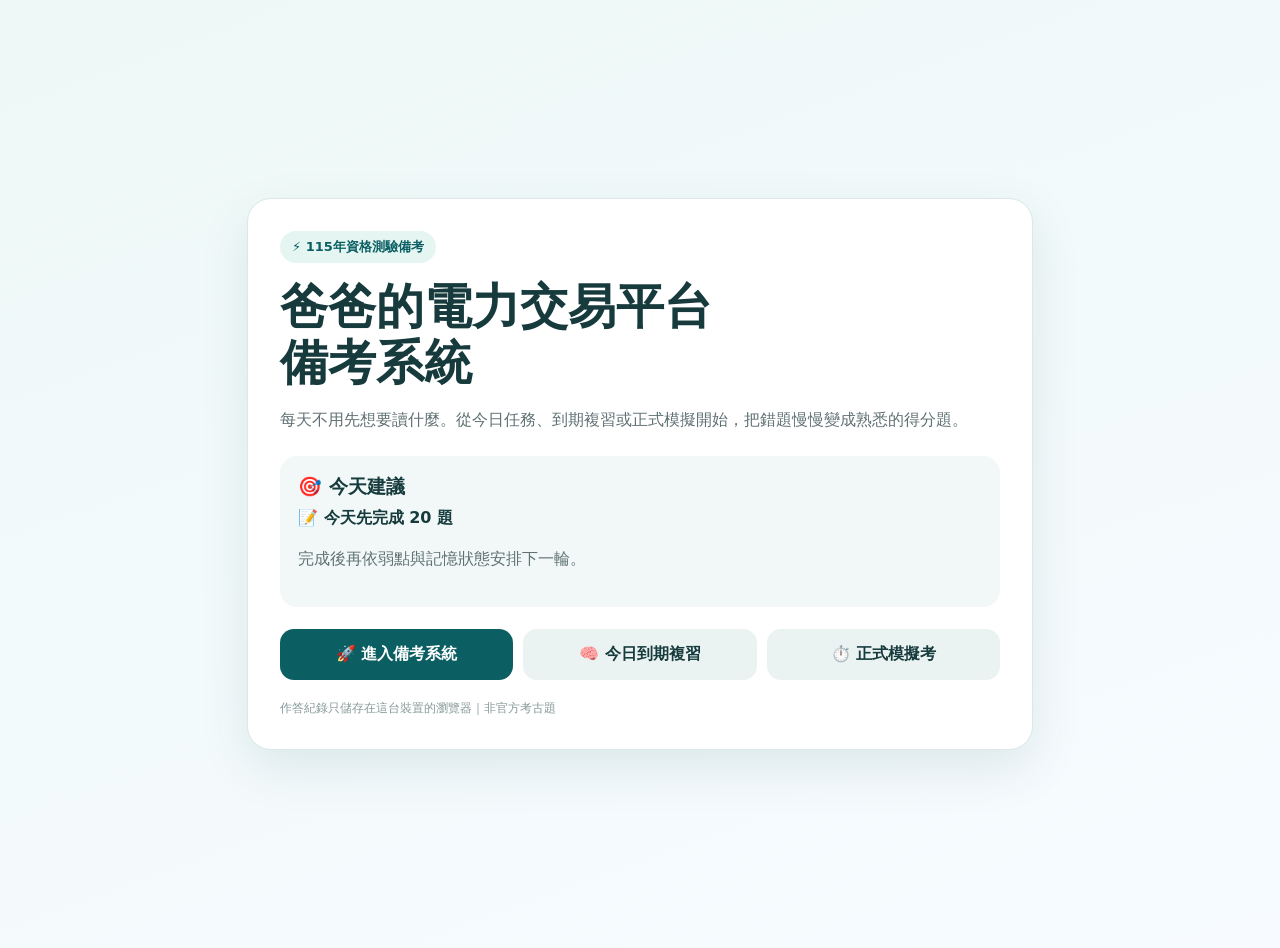
==== home.html @ 9c8870f6 "Add dedicated landing page for dad exam system" ====
<!doctype html><html lang="zh-Hant"><head><meta charset="utf-8"><meta name="viewport" content="width=device-width,initial-scale=1"><title>爸爸的電力交易平台備考系統</title><style>body{margin:0;font-family:system-ui,-apple-system,"Noto Sans TC",sans-serif;background:linear-gradient(160deg,#eef9f7,#f7fbff);color:#173b3d}.wrap{min-height:100vh;display:flex;align-items:center;justify-content:center;padding:24px}.card{width:min(720px,100%);background:#fff;border:1px solid #dbe8e7;border-radius:24px;padding:32px;box-shadow:0 18px 50px rgba(12,70,73,.1)}.badge{display:inline-block;background:#e5f5f2;color:#0b5f63;padding:7px 12px;border-radius:999px;font-weight:800;font-size:13px}h1{font-size:clamp(30px,7vw,48px);line-height:1.15;margin:16px 0 10px}p{line-height:1.75;color:#607173}.today{background:#f1f8f7;border-radius:17px;padding:18px;margin:22px 0}.today h2{font-size:19px;margin:0 0 8px}.actions{display:grid;grid-template-columns:repeat(3,1fr);gap:10px}.actions a{text-decoration:none;text-align:center;padding:15px 10px;border-radius:14px;background:#eaf3f2;color:#173b3d;font-weight:800}.actions a.primary{background:#0b5f63;color:#fff}.foot{font-size:12px;color:#899;margin-top:20px}@media(max-width:620px){.card{padding:24px}.actions{grid-template-columns:1fr}}</style></head><body><main class="wrap"><section class="card"><span class="badge">⚡ 115年資格測驗備考</span><h1>爸爸的電力交易平台<br>備考系統</h1><p>每天不用先想要讀什麼。從今日任務、到期複習或正式模擬開始，把錯題慢慢變成熟悉的得分題。</p><div class="today"><h2>🎯 今天建議</h2><strong id="advice">正在分析今天的學習任務…</strong><p id="detail">先完成最需要的複習，再進入新的題目。</p></div><div class="actions"><a class="primary" href="index.html?study=1">🚀 進入備考系統</a><a href="review.html">🧠 今日到期複習</a><a href="mock.html">⏱️ 正式模擬考</a></div><div class="foot">作答紀錄只儲存在這台裝置的瀏覽器｜非官方考古題</div></section></main><script>try{const wrong=JSON.parse(localStorage.getItem('taipower_exam_wrong_ids_v1')||'[]').length;if(wrong){document.getElementById('advice').textContent='❌ 錯題本還有 '+wrong+' 題';document.getElementById('detail').textContent='今天先回收幾題錯題，再進行新的練習。'}else{document.getElementById('advice').textContent='📝 今天先完成 20 題';document.getElementById('detail').textContent='完成後再依弱點與記憶狀態安排下一輪。'}}catch(e){document.getElementById('advice').textContent='📝 今天先完成 20 題'}</script></body></html>
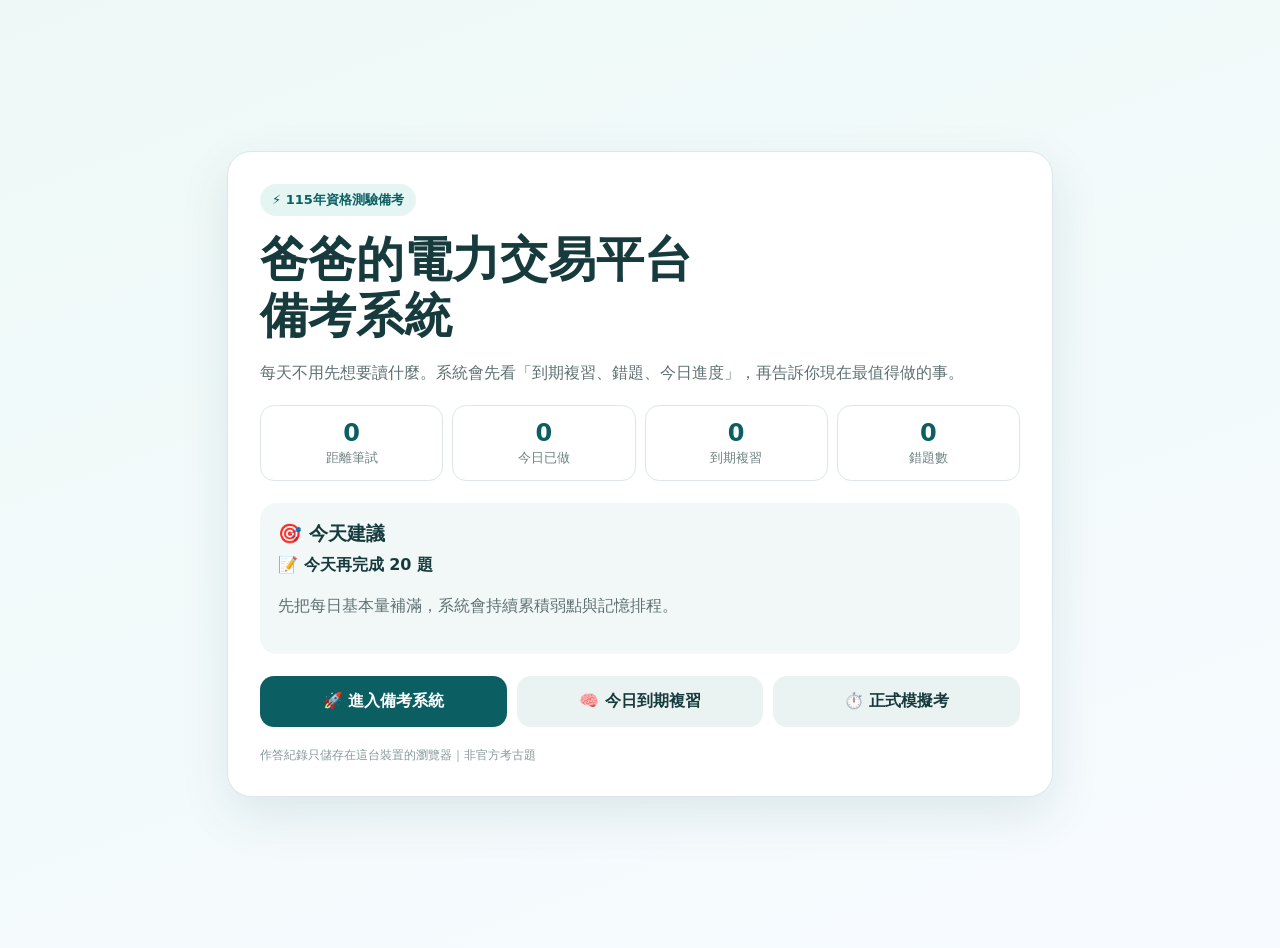
==== commit 9fac632c: "Make landing page show daily study recommendation" ====
--- a/home.html
+++ b/home.html
@@ -1 +1 @@
-<!doctype html><html lang="zh-Hant"><head><meta charset="utf-8"><meta name="viewport" content="width=device-width,initial-scale=1"><title>爸爸的電力交易平台備考系統</title><style>body{margin:0;font-family:system-ui,-apple-system,"Noto Sans TC",sans-serif;background:linear-gradient(160deg,#eef9f7,#f7fbff);color:#173b3d}.wrap{min-height:100vh;display:flex;align-items:center;justify-content:center;padding:24px}.card{width:min(720px,100%);background:#fff;border:1px solid #dbe8e7;border-radius:24px;padding:32px;box-shadow:0 18px 50px rgba(12,70,73,.1)}.badge{display:inline-block;background:#e5f5f2;color:#0b5f63;padding:7px 12px;border-radius:999px;font-weight:800;font-size:13px}h1{font-size:clamp(30px,7vw,48px);line-height:1.15;margin:16px 0 10px}p{line-height:1.75;color:#607173}.today{background:#f1f8f7;border-radius:17px;padding:18px;margin:22px 0}.today h2{font-size:19px;margin:0 0 8px}.actions{display:grid;grid-template-columns:repeat(3,1fr);gap:10px}.actions a{text-decoration:none;text-align:center;padding:15px 10px;border-radius:14px;background:#eaf3f2;color:#173b3d;font-weight:800}.actions a.primary{background:#0b5f63;color:#fff}.foot{font-size:12px;color:#899;margin-top:20px}@media(max-width:620px){.card{padding:24px}.actions{grid-template-columns:1fr}}</style></head><body><main class="wrap"><section class="card"><span class="badge">⚡ 115年資格測驗備考</span><h1>爸爸的電力交易平台<br>備考系統</h1><p>每天不用先想要讀什麼。從今日任務、到期複習或正式模擬開始，把錯題慢慢變成熟悉的得分題。</p><div class="today"><h2>🎯 今天建議</h2><strong id="advice">正在分析今天的學習任務…</strong><p id="detail">先完成最需要的複習，再進入新的題目。</p></div><div class="actions"><a class="primary" href="index.html?study=1">🚀 進入備考系統</a><a href="review.html">🧠 今日到期複習</a><a href="mock.html">⏱️ 正式模擬考</a></div><div class="foot">作答紀錄只儲存在這台裝置的瀏覽器｜非官方考古題</div></section></main><script>try{const wrong=JSON.parse(localStorage.getItem('taipower_exam_wrong_ids_v1')||'[]').length;if(wrong){document.getElementById('advice').textContent='❌ 錯題本還有 '+wrong+' 題';document.getElementById('detail').textContent='今天先回收幾題錯題，再進行新的練習。'}else{document.getElementById('advice').textContent='📝 今天先完成 20 題';document.getElementById('detail').textContent='完成後再依弱點與記憶狀態安排下一輪。'}}catch(e){document.getElementById('advice').textContent='📝 今天先完成 20 題'}</script></body></html>+<!doctype html><html lang="zh-Hant"><head><meta charset="utf-8"><meta name="viewport" content="width=device-width,initial-scale=1"><title>爸爸的電力交易平台備考系統</title><style>body{margin:0;font-family:system-ui,-apple-system,"Noto Sans TC",sans-serif;background:linear-gradient(160deg,#eef9f7,#f7fbff);color:#173b3d}.wrap{min-height:100vh;display:flex;align-items:center;justify-content:center;padding:24px}.card{width:min(760px,100%);background:#fff;border:1px solid #dbe8e7;border-radius:24px;padding:32px;box-shadow:0 18px 50px rgba(12,70,73,.1)}.badge{display:inline-block;background:#e5f5f2;color:#0b5f63;padding:7px 12px;border-radius:999px;font-weight:800;font-size:13px}h1{font-size:clamp(30px,7vw,48px);line-height:1.15;margin:16px 0 10px}p{line-height:1.75;color:#607173}.today{background:#f1f8f7;border-radius:17px;padding:18px;margin:22px 0}.today h2{font-size:19px;margin:0 0 8px}.stats{display:grid;grid-template-columns:repeat(4,1fr);gap:9px;margin:18px 0}.stat{padding:13px;border:1px solid #dbe8e7;border-radius:14px;text-align:center}.stat b{display:block;font-size:24px;color:#0b5f63}.stat small{color:#708080}.actions{display:grid;grid-template-columns:repeat(3,1fr);gap:10px}.actions a{text-decoration:none;text-align:center;padding:15px 10px;border-radius:14px;background:#eaf3f2;color:#173b3d;font-weight:800}.actions a.primary{background:#0b5f63;color:#fff}.foot{font-size:12px;color:#899;margin-top:20px}@media(max-width:620px){.card{padding:24px}.stats{grid-template-columns:repeat(2,1fr)}.actions{grid-template-columns:1fr}}</style></head><body><main class="wrap"><section class="card"><span class="badge">⚡ 115年資格測驗備考</span><h1>爸爸的電力交易平台<br>備考系統</h1><p>每天不用先想要讀什麼。系統會先看「到期複習、錯題、今日進度」，再告訴你現在最值得做的事。</p><div class="stats"><div class="stat"><b id="days">--</b><small>距離筆試</small></div><div class="stat"><b id="todayCount">0</b><small>今日已做</small></div><div class="stat"><b id="dueCount">0</b><small>到期複習</small></div><div class="stat"><b id="wrongCount">0</b><small>錯題數</small></div></div><div class="today"><h2>🎯 今天建議</h2><strong id="advice">正在分析今天的學習任務…</strong><p id="detail">先完成最需要的複習，再進入新的題目。</p></div><div class="actions"><a class="primary" href="index.html?study=1">🚀 進入備考系統</a><a href="review.html">🧠 今日到期複習</a><a href="mock.html">⏱️ 正式模擬考</a></div><div class="foot">作答紀錄只儲存在這台裝置的瀏覽器｜非官方考古題</div></section></main><script>(()=>{const now=new Date();const exam=new Date(2026,9,3);now.setHours(0,0,0,0);document.getElementById('days').textContent=Math.max(0,Math.ceil((exam-now)/86400000));function load(k,f){try{return JSON.parse(localStorage.getItem(k))||f}catch{return f}}const wrong=load('taipower_exam_wrong_ids_v1',[]).length;document.getElementById('wrongCount').textContent=wrong;const review=load('taipower_exam_spaced_review_v1',{});const due=Object.values(review).filter(x=>x&&x.due&&new Date(x.due)<=new Date()).length;document.getElementById('dueCount').textContent=due;const stats=load('taipower_exam_stats_v1',{});let today=0;const todayKey=new Date().toDateString();Object.values(stats).forEach(x=>{if(x&&x.last&&new Date(x.last).toDateString()===todayKey)today+=(x.attemptsToday||1)});document.getElementById('todayCount').textContent=today;const a=document.getElementById('advice'),d=document.getElementById('detail');if(due>0){a.textContent='🧠 先完成 '+due+' 題到期複習';d.textContent='這些題目正好到了最值得重新想一次的時間，完成後再刷新題。'}else if(wrong>0){a.textContent='❌ 先回收錯題本的 '+wrong+' 題';d.textContent='今天先把曾經答錯的題目重新做對，再增加新的題量。'}else if(today<20){a.textContent='📝 今天再完成 '+(20-today)+' 題';d.textContent='先把每日基本量補滿，系統會持續累積弱點與記憶排程。'}else{a.textContent='🎉 今日基本量完成';d.textContent='今天已達20題。可以做計算題、弱點單元，或先休息，明天再繼續。'}})();</script></body></html>
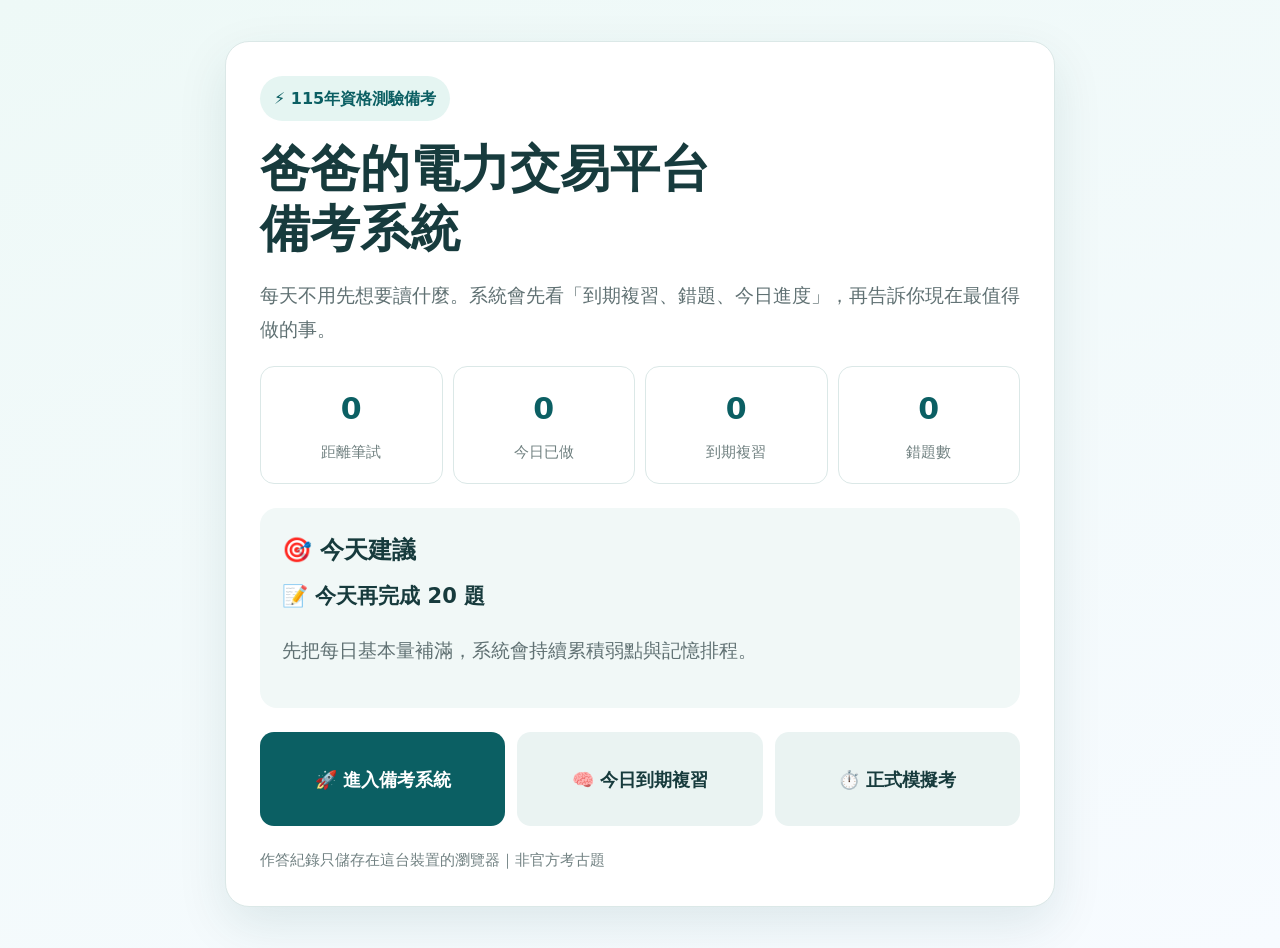
==== commit 7a021afd: "Make landing page easier to read on phones" ====
--- a/home.html
+++ b/home.html
@@ -1 +1 @@
-<!doctype html><html lang="zh-Hant"><head><meta charset="utf-8"><meta name="viewport" content="width=device-width,initial-scale=1"><title>爸爸的電力交易平台備考系統</title><style>body{margin:0;font-family:system-ui,-apple-system,"Noto Sans TC",sans-serif;background:linear-gradient(160deg,#eef9f7,#f7fbff);color:#173b3d}.wrap{min-height:100vh;display:flex;align-items:center;justify-content:center;padding:24px}.card{width:min(760px,100%);background:#fff;border:1px solid #dbe8e7;border-radius:24px;padding:32px;box-shadow:0 18px 50px rgba(12,70,73,.1)}.badge{display:inline-block;background:#e5f5f2;color:#0b5f63;padding:7px 12px;border-radius:999px;font-weight:800;font-size:13px}h1{font-size:clamp(30px,7vw,48px);line-height:1.15;margin:16px 0 10px}p{line-height:1.75;color:#607173}.today{background:#f1f8f7;border-radius:17px;padding:18px;margin:22px 0}.today h2{font-size:19px;margin:0 0 8px}.stats{display:grid;grid-template-columns:repeat(4,1fr);gap:9px;margin:18px 0}.stat{padding:13px;border:1px solid #dbe8e7;border-radius:14px;text-align:center}.stat b{display:block;font-size:24px;color:#0b5f63}.stat small{color:#708080}.actions{display:grid;grid-template-columns:repeat(3,1fr);gap:10px}.actions a{text-decoration:none;text-align:center;padding:15px 10px;border-radius:14px;background:#eaf3f2;color:#173b3d;font-weight:800}.actions a.primary{background:#0b5f63;color:#fff}.foot{font-size:12px;color:#899;margin-top:20px}@media(max-width:620px){.card{padding:24px}.stats{grid-template-columns:repeat(2,1fr)}.actions{grid-template-columns:1fr}}</style></head><body><main class="wrap"><section class="card"><span class="badge">⚡ 115年資格測驗備考</span><h1>爸爸的電力交易平台<br>備考系統</h1><p>每天不用先想要讀什麼。系統會先看「到期複習、錯題、今日進度」，再告訴你現在最值得做的事。</p><div class="stats"><div class="stat"><b id="days">--</b><small>距離筆試</small></div><div class="stat"><b id="todayCount">0</b><small>今日已做</small></div><div class="stat"><b id="dueCount">0</b><small>到期複習</small></div><div class="stat"><b id="wrongCount">0</b><small>錯題數</small></div></div><div class="today"><h2>🎯 今天建議</h2><strong id="advice">正在分析今天的學習任務…</strong><p id="detail">先完成最需要的複習，再進入新的題目。</p></div><div class="actions"><a class="primary" href="index.html?study=1">🚀 進入備考系統</a><a href="review.html">🧠 今日到期複習</a><a href="mock.html">⏱️ 正式模擬考</a></div><div class="foot">作答紀錄只儲存在這台裝置的瀏覽器｜非官方考古題</div></section></main><script>(()=>{const now=new Date();const exam=new Date(2026,9,3);now.setHours(0,0,0,0);document.getElementById('days').textContent=Math.max(0,Math.ceil((exam-now)/86400000));function load(k,f){try{return JSON.parse(localStorage.getItem(k))||f}catch{return f}}const wrong=load('taipower_exam_wrong_ids_v1',[]).length;document.getElementById('wrongCount').textContent=wrong;const review=load('taipower_exam_spaced_review_v1',{});const due=Object.values(review).filter(x=>x&&x.due&&new Date(x.due)<=new Date()).length;document.getElementById('dueCount').textContent=due;const stats=load('taipower_exam_stats_v1',{});let today=0;const todayKey=new Date().toDateString();Object.values(stats).forEach(x=>{if(x&&x.last&&new Date(x.last).toDateString()===todayKey)today+=(x.attemptsToday||1)});document.getElementById('todayCount').textContent=today;const a=document.getElementById('advice'),d=document.getElementById('detail');if(due>0){a.textContent='🧠 先完成 '+due+' 題到期複習';d.textContent='這些題目正好到了最值得重新想一次的時間，完成後再刷新題。'}else if(wrong>0){a.textContent='❌ 先回收錯題本的 '+wrong+' 題';d.textContent='今天先把曾經答錯的題目重新做對，再增加新的題量。'}else if(today<20){a.textContent='📝 今天再完成 '+(20-today)+' 題';d.textContent='先把每日基本量補滿，系統會持續累積弱點與記憶排程。'}else{a.textContent='🎉 今日基本量完成';d.textContent='今天已達20題。可以做計算題、弱點單元，或先休息，明天再繼續。'}})();</script></body></html>+<!doctype html><html lang="zh-Hant"><head><meta charset="utf-8"><meta name="viewport" content="width=device-width,initial-scale=1"><title>爸爸的電力交易平台備考系統</title><style>body{margin:0;font-family:system-ui,-apple-system,"Noto Sans TC",sans-serif;background:linear-gradient(160deg,#eef9f7,#f7fbff);color:#173b3d;font-size:19px;line-height:1.7}.wrap{min-height:100vh;display:flex;align-items:center;justify-content:center;padding:24px}.card{width:min(760px,100%);background:#fff;border:1px solid #dbe8e7;border-radius:24px;padding:34px;box-shadow:0 18px 50px rgba(12,70,73,.1)}.badge{display:inline-block;background:#e5f5f2;color:#0b5f63;padding:9px 14px;border-radius:999px;font-weight:800;font-size:16px}h1{font-size:clamp(34px,7vw,50px);line-height:1.2;margin:18px 0 12px}p{line-height:1.8;color:#607173}.today{background:#f1f8f7;border-radius:17px;padding:22px;margin:24px 0}.today h2{font-size:24px;margin:0 0 10px}.today strong{font-size:21px;line-height:1.6}.stats{display:grid;grid-template-columns:repeat(4,1fr);gap:10px;margin:20px 0}.stat{padding:16px;border:1px solid #dbe8e7;border-radius:14px;text-align:center}.stat b{display:block;font-size:30px;color:#0b5f63}.stat small{color:#708080;font-size:15px}.actions{display:grid;grid-template-columns:repeat(3,1fr);gap:12px}.actions a{text-decoration:none;text-align:center;padding:18px 12px;border-radius:14px;background:#eaf3f2;color:#173b3d;font-weight:800;font-size:18px;line-height:1.5;min-height:58px;display:flex;align-items:center;justify-content:center}.actions a.primary{background:#0b5f63;color:#fff}.foot{font-size:15px;line-height:1.6;color:#718182;margin-top:22px}@media(max-width:620px){body{font-size:18px}.wrap{padding:12px}.card{padding:24px 20px;border-radius:20px}.badge{font-size:15px}h1{font-size:clamp(32px,10vw,42px)}.stats{grid-template-columns:repeat(2,1fr)}.stat small{font-size:16px}.actions{grid-template-columns:1fr}.actions a{font-size:20px;min-height:64px}.today h2{font-size:23px}.today strong{font-size:20px}.foot{font-size:15px}}</style></head><body><main class="wrap"><section class="card"><span class="badge">⚡ 115年資格測驗備考</span><h1>爸爸的電力交易平台<br>備考系統</h1><p>每天不用先想要讀什麼。系統會先看「到期複習、錯題、今日進度」，再告訴你現在最值得做的事。</p><div class="stats"><div class="stat"><b id="days">--</b><small>距離筆試</small></div><div class="stat"><b id="todayCount">0</b><small>今日已做</small></div><div class="stat"><b id="dueCount">0</b><small>到期複習</small></div><div class="stat"><b id="wrongCount">0</b><small>錯題數</small></div></div><div class="today"><h2>🎯 今天建議</h2><strong id="advice">正在分析今天的學習任務…</strong><p id="detail">先完成最需要的複習，再進入新的題目。</p></div><div class="actions"><a class="primary" href="index.html?study=1">🚀 進入備考系統</a><a href="review.html">🧠 今日到期複習</a><a href="mock.html">⏱️ 正式模擬考</a></div><div class="foot">作答紀錄只儲存在這台裝置的瀏覽器｜非官方考古題</div></section></main><script>(()=>{const now=new Date();const exam=new Date(2026,9,3);now.setHours(0,0,0,0);document.getElementById('days').textContent=Math.max(0,Math.ceil((exam-now)/86400000));function load(k,f){try{return JSON.parse(localStorage.getItem(k))||f}catch{return f}}const wrong=load('taipower_exam_wrong_ids_v1',[]).length;document.getElementById('wrongCount').textContent=wrong;const review=load('taipower_exam_spaced_review_v1',{});const due=Object.values(review).filter(x=>x&&x.due&&new Date(x.due)<=new Date()).length;document.getElementById('dueCount').textContent=due;const stats=load('taipower_exam_stats_v1',{});let today=0;const todayKey=new Date().toDateString();Object.values(stats).forEach(x=>{if(x&&x.last&&new Date(x.last).toDateString()===todayKey)today+=(x.attemptsToday||1)});document.getElementById('todayCount').textContent=today;const a=document.getElementById('advice'),d=document.getElementById('detail');if(due>0){a.textContent='🧠 先完成 '+due+' 題到期複習';d.textContent='這些題目正好到了最值得重新想一次的時間，完成後再刷新題。'}else if(wrong>0){a.textContent='❌ 先回收錯題本的 '+wrong+' 題';d.textContent='今天先把曾經答錯的題目重新做對，再增加新的題量。'}else if(today<20){a.textContent='📝 今天再完成 '+(20-today)+' 題';d.textContent='先把每日基本量補滿，系統會持續累積弱點與記憶排程。'}else{a.textContent='🎉 今日基本量完成';d.textContent='今天已達20題。可以做計算題、弱點單元，或先休息，明天再繼續。'}})();</script></body></html>
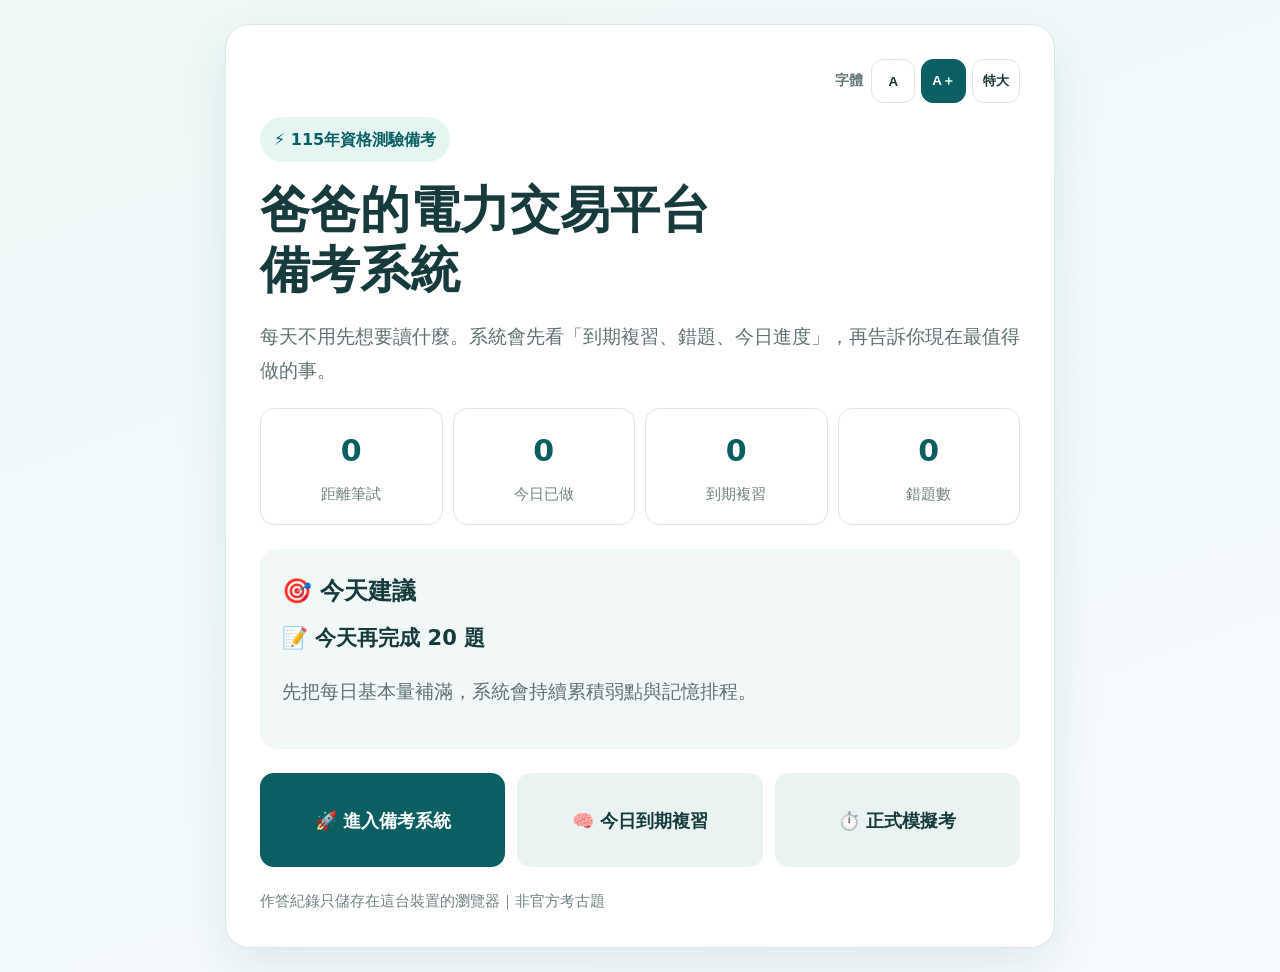
==== commit 4d788a32: "Add persistent font controls to landing page" ====
--- a/home.html
+++ b/home.html
@@ -1 +1 @@
-<!doctype html><html lang="zh-Hant"><head><meta charset="utf-8"><meta name="viewport" content="width=device-width,initial-scale=1"><title>爸爸的電力交易平台備考系統</title><style>body{margin:0;font-family:system-ui,-apple-system,"Noto Sans TC",sans-serif;background:linear-gradient(160deg,#eef9f7,#f7fbff);color:#173b3d;font-size:19px;line-height:1.7}.wrap{min-height:100vh;display:flex;align-items:center;justify-content:center;padding:24px}.card{width:min(760px,100%);background:#fff;border:1px solid #dbe8e7;border-radius:24px;padding:34px;box-shadow:0 18px 50px rgba(12,70,73,.1)}.badge{display:inline-block;background:#e5f5f2;color:#0b5f63;padding:9px 14px;border-radius:999px;font-weight:800;font-size:16px}h1{font-size:clamp(34px,7vw,50px);line-height:1.2;margin:18px 0 12px}p{line-height:1.8;color:#607173}.today{background:#f1f8f7;border-radius:17px;padding:22px;margin:24px 0}.today h2{font-size:24px;margin:0 0 10px}.today strong{font-size:21px;line-height:1.6}.stats{display:grid;grid-template-columns:repeat(4,1fr);gap:10px;margin:20px 0}.stat{padding:16px;border:1px solid #dbe8e7;border-radius:14px;text-align:center}.stat b{display:block;font-size:30px;color:#0b5f63}.stat small{color:#708080;font-size:15px}.actions{display:grid;grid-template-columns:repeat(3,1fr);gap:12px}.actions a{text-decoration:none;text-align:center;padding:18px 12px;border-radius:14px;background:#eaf3f2;color:#173b3d;font-weight:800;font-size:18px;line-height:1.5;min-height:58px;display:flex;align-items:center;justify-content:center}.actions a.primary{background:#0b5f63;color:#fff}.foot{font-size:15px;line-height:1.6;color:#718182;margin-top:22px}@media(max-width:620px){body{font-size:18px}.wrap{padding:12px}.card{padding:24px 20px;border-radius:20px}.badge{font-size:15px}h1{font-size:clamp(32px,10vw,42px)}.stats{grid-template-columns:repeat(2,1fr)}.stat small{font-size:16px}.actions{grid-template-columns:1fr}.actions a{font-size:20px;min-height:64px}.today h2{font-size:23px}.today strong{font-size:20px}.foot{font-size:15px}}</style></head><body><main class="wrap"><section class="card"><span class="badge">⚡ 115年資格測驗備考</span><h1>爸爸的電力交易平台<br>備考系統</h1><p>每天不用先想要讀什麼。系統會先看「到期複習、錯題、今日進度」，再告訴你現在最值得做的事。</p><div class="stats"><div class="stat"><b id="days">--</b><small>距離筆試</small></div><div class="stat"><b id="todayCount">0</b><small>今日已做</small></div><div class="stat"><b id="dueCount">0</b><small>到期複習</small></div><div class="stat"><b id="wrongCount">0</b><small>錯題數</small></div></div><div class="today"><h2>🎯 今天建議</h2><strong id="advice">正在分析今天的學習任務…</strong><p id="detail">先完成最需要的複習，再進入新的題目。</p></div><div class="actions"><a class="primary" href="index.html?study=1">🚀 進入備考系統</a><a href="review.html">🧠 今日到期複習</a><a href="mock.html">⏱️ 正式模擬考</a></div><div class="foot">作答紀錄只儲存在這台裝置的瀏覽器｜非官方考古題</div></section></main><script>(()=>{const now=new Date();const exam=new Date(2026,9,3);now.setHours(0,0,0,0);document.getElementById('days').textContent=Math.max(0,Math.ceil((exam-now)/86400000));function load(k,f){try{return JSON.parse(localStorage.getItem(k))||f}catch{return f}}const wrong=load('taipower_exam_wrong_ids_v1',[]).length;document.getElementById('wrongCount').textContent=wrong;const review=load('taipower_exam_spaced_review_v1',{});const due=Object.values(review).filter(x=>x&&x.due&&new Date(x.due)<=new Date()).length;document.getElementById('dueCount').textContent=due;const stats=load('taipower_exam_stats_v1',{});let today=0;const todayKey=new Date().toDateString();Object.values(stats).forEach(x=>{if(x&&x.last&&new Date(x.last).toDateString()===todayKey)today+=(x.attemptsToday||1)});document.getElementById('todayCount').textContent=today;const a=document.getElementById('advice'),d=document.getElementById('detail');if(due>0){a.textContent='🧠 先完成 '+due+' 題到期複習';d.textContent='這些題目正好到了最值得重新想一次的時間，完成後再刷新題。'}else if(wrong>0){a.textContent='❌ 先回收錯題本的 '+wrong+' 題';d.textContent='今天先把曾經答錯的題目重新做對，再增加新的題量。'}else if(today<20){a.textContent='📝 今天再完成 '+(20-today)+' 題';d.textContent='先把每日基本量補滿，系統會持續累積弱點與記憶排程。'}else{a.textContent='🎉 今日基本量完成';d.textContent='今天已達20題。可以做計算題、弱點單元，或先休息，明天再繼續。'}})();</script></body></html>+<!doctype html><html lang="zh-Hant"><head><meta charset="utf-8"><meta name="viewport" content="width=device-width,initial-scale=1"><title>爸爸的電力交易平台備考系統</title><link rel="stylesheet" href="accessibility.css"><style>body{margin:0;font-family:system-ui,-apple-system,"Noto Sans TC",sans-serif;background:linear-gradient(160deg,#eef9f7,#f7fbff);color:#173b3d;font-size:19px;line-height:1.7}.wrap{min-height:100vh;display:flex;align-items:center;justify-content:center;padding:24px}.card{width:min(760px,100%);background:#fff;border:1px solid #dbe8e7;border-radius:24px;padding:34px;box-shadow:0 18px 50px rgba(12,70,73,.1)}.badge{display:inline-block;background:#e5f5f2;color:#0b5f63;padding:9px 14px;border-radius:999px;font-weight:800;font-size:16px}h1{font-size:clamp(34px,7vw,50px);line-height:1.2;margin:18px 0 12px}p{line-height:1.8;color:#607173}.today{background:#f1f8f7;border-radius:17px;padding:22px;margin:24px 0}.today h2{font-size:24px;margin:0 0 10px}.today strong{font-size:21px;line-height:1.6}.stats{display:grid;grid-template-columns:repeat(4,1fr);gap:10px;margin:20px 0}.stat{padding:16px;border:1px solid #dbe8e7;border-radius:14px;text-align:center}.stat b{display:block;font-size:30px;color:#0b5f63}.stat small{color:#708080;font-size:15px}.actions{display:grid;grid-template-columns:repeat(3,1fr);gap:12px}.actions a{text-decoration:none;text-align:center;padding:18px 12px;border-radius:14px;background:#eaf3f2;color:#173b3d;font-weight:800;font-size:18px;line-height:1.5;min-height:58px;display:flex;align-items:center;justify-content:center}.actions a.primary{background:#0b5f63;color:#fff}.foot{font-size:15px;line-height:1.6;color:#718182;margin-top:22px}.font-tools{display:flex;justify-content:flex-end;margin-bottom:14px}@media(max-width:620px){body{font-size:18px}.wrap{padding:12px}.card{padding:24px 20px;border-radius:20px}.badge{font-size:15px}h1{font-size:clamp(32px,10vw,42px)}.stats{grid-template-columns:repeat(2,1fr)}.stat small{font-size:16px}.actions{grid-template-columns:1fr}.actions a{font-size:20px;min-height:64px}.today h2{font-size:23px}.today strong{font-size:20px}.foot{font-size:15px}}</style></head><body><main class="wrap"><section class="card"><div class="font-tools" data-accessibility-controls></div><span class="badge">⚡ 115年資格測驗備考</span><h1>爸爸的電力交易平台<br>備考系統</h1><p>每天不用先想要讀什麼。系統會先看「到期複習、錯題、今日進度」，再告訴你現在最值得做的事。</p><div class="stats"><div class="stat"><b id="days">--</b><small>距離筆試</small></div><div class="stat"><b id="todayCount">0</b><small>今日已做</small></div><div class="stat"><b id="dueCount">0</b><small>到期複習</small></div><div class="stat"><b id="wrongCount">0</b><small>錯題數</small></div></div><div class="today"><h2>🎯 今天建議</h2><strong id="advice">正在分析今天的學習任務…</strong><p id="detail">先完成最需要的複習，再進入新的題目。</p></div><div class="actions"><a class="primary" href="index.html?study=1">🚀 進入備考系統</a><a href="review.html">🧠 今日到期複習</a><a href="mock.html">⏱️ 正式模擬考</a></div><div class="foot">作答紀錄只儲存在這台裝置的瀏覽器｜非官方考古題</div></section></main><script src="accessibility.js"></script><script>(()=>{const now=new Date();const exam=new Date(2026,9,3);now.setHours(0,0,0,0);document.getElementById('days').textContent=Math.max(0,Math.ceil((exam-now)/86400000));function load(k,f){try{return JSON.parse(localStorage.getItem(k))||f}catch{return f}}const wrong=load('taipower_exam_wrong_ids_v1',[]).length;document.getElementById('wrongCount').textContent=wrong;const review=load('taipower_exam_spaced_review_v1',{});const due=Object.values(review).filter(x=>x&&x.due&&new Date(x.due)<=new Date()).length;document.getElementById('dueCount').textContent=due;const stats=load('taipower_exam_stats_v1',{});let today=0;const todayKey=new Date().toDateString();Object.values(stats).forEach(x=>{if(x&&x.last&&new Date(x.last).toDateString()===todayKey)today+=(x.attemptsToday||1)});document.getElementById('todayCount').textContent=today;const a=document.getElementById('advice'),d=document.getElementById('detail');if(due>0){a.textContent='🧠 先完成 '+due+' 題到期複習';d.textContent='這些題目正好到了最值得重新想一次的時間，完成後再刷新題。'}else if(wrong>0){a.textContent='❌ 先回收錯題本的 '+wrong+' 題';d.textContent='今天先把曾經答錯的題目重新做對，再增加新的題量。'}else if(today<20){a.textContent='📝 今天再完成 '+(20-today)+' 題';d.textContent='先把每日基本量補滿，系統會持續累積弱點與記憶排程。'}else{a.textContent='🎉 今日基本量完成';d.textContent='今天已達20題。可以做計算題、弱點單元，或先休息，明天再繼續。'}})();</script></body></html>
--- a/accessibility.css
+++ b/accessibility.css
@@ -0,0 +1,40 @@
+/* Persistent reading-size controls */
+[data-accessibility-controls]{display:flex;align-items:center;gap:6px;flex-wrap:wrap}
+.font-control-label{font-size:14px;font-weight:800;color:var(--muted,#637677);margin-right:2px}
+.font-size-btn{min-width:44px;min-height:44px;border:1px solid var(--line,#dce8e8);border-radius:12px;background:var(--panel,#fff);color:var(--text,#173334);font-weight:900;cursor:pointer;padding:8px 10px}
+.font-size-btn.active,.font-size-btn[aria-pressed="true"]{background:var(--brand,#0b5f63);color:#fff;border-color:var(--brand,#0b5f63)}
+.sr-only{position:absolute!important;width:1px!important;height:1px!important;padding:0!important;margin:-1px!important;overflow:hidden!important;clip:rect(0,0,0,0)!important;white-space:nowrap!important;border:0!important}
+
+html[data-font-size="normal"]{font-size:16px}
+html[data-font-size="large"]{font-size:18px}
+html[data-font-size="xlarge"]{font-size:20px}
+
+html[data-font-size="normal"] body{font-size:17px!important}
+html[data-font-size="large"] body{font-size:19px!important}
+html[data-font-size="xlarge"] body{font-size:22px!important}
+html[data-font-size="xlarge"] .actions a{font-size:22px!important;min-height:66px!important}
+html[data-font-size="xlarge"] .today strong{font-size:24px!important}
+html[data-font-size="xlarge"] .stat small{font-size:17px!important}
+html[data-font-size="xlarge"] .foot{font-size:17px!important}
+
+html[data-font-size="large"] .question-card h2{font-size:30px!important}
+html[data-font-size="large"] .option{font-size:22px!important;line-height:1.7!important;padding:19px 18px!important}
+html[data-font-size="large"] .feedback{font-size:20px!important;line-height:1.85!important}
+html[data-font-size="large"] .source-box{font-size:16px!important;line-height:1.7!important}
+
+html[data-font-size="xlarge"] .question-card h2{font-size:34px!important;line-height:1.65!important}
+html[data-font-size="xlarge"] .option{font-size:25px!important;line-height:1.75!important;padding:22px 20px!important}
+html[data-font-size="xlarge"] .option-letter{flex-basis:38px!important;height:38px!important;font-size:22px!important}
+html[data-font-size="xlarge"] .feedback{font-size:23px!important;line-height:1.9!important;padding:22px!important}
+html[data-font-size="xlarge"] .feedback-title{font-size:25px!important}
+html[data-font-size="xlarge"] .source-box{font-size:18px!important;line-height:1.75!important}
+html[data-font-size="xlarge"] .primary,html[data-font-size="xlarge"] .ghost{font-size:20px!important;min-height:52px!important}
+
+@media(max-width:760px){
+  [data-accessibility-controls]{width:100%;justify-content:flex-end;margin-top:8px}
+  .font-control-label{font-size:15px}
+  .font-size-btn{min-width:48px;min-height:48px;font-size:17px}
+  html[data-font-size="large"] .question-card h2{font-size:26px!important}
+  html[data-font-size="xlarge"] .question-card h2{font-size:30px!important}
+  html[data-font-size="xlarge"] .option{font-size:23px!important}
+}
